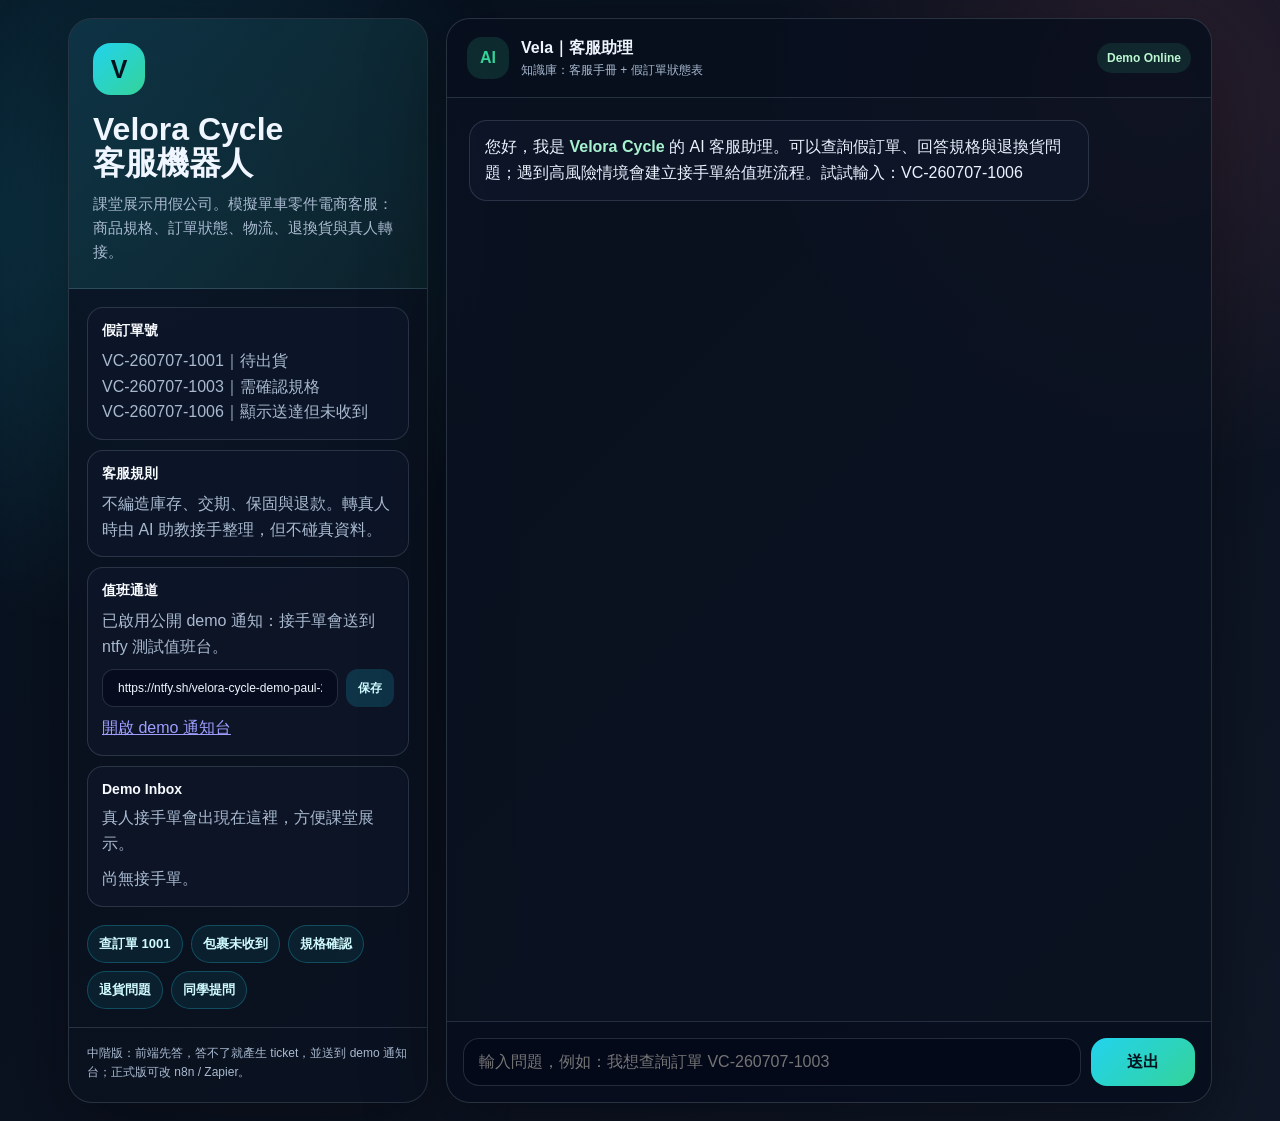
==== customer-bot.html @ 7fca6fa2 "Add handoff loader and fallback route" ====
<!doctype html>
<html lang="zh-Hant">
<head>
  <meta charset="utf-8">
  <meta name="viewport" content="width=device-width, initial-scale=1">
  <title>Velora 客服機器人</title>
  <link rel="icon" href="favicon.svg" type="image/svg+xml">
  <style>
    :root {
      color-scheme: dark;
      --bg: #06111f;
      --ink: #eff6ff;
      --muted: #a9bad0;
      --line: rgba(148, 163, 184, .22);
      --panel: rgba(10, 18, 32, .82);
      --panel-2: rgba(15, 23, 42, .72);
      --cyan: #22d3ee;
      --green: #34d399;
      --amber: #fbbf24;
      --pink: #fb7185;
    }

    * { box-sizing: border-box; }

    html, body {
      min-height: 100%;
      margin: 0;
    }

    body {
      min-height: 100vh;
      background:
        radial-gradient(circle at 10% 20%, rgba(34, 211, 238, .18), transparent 28%),
        radial-gradient(circle at 90% 8%, rgba(251, 113, 133, .13), transparent 25%),
        linear-gradient(135deg, #06111f 0%, #0b1220 52%, #101827 100%);
      color: var(--ink);
      font-family: Arial, Helvetica, sans-serif;
    }

    .shell {
      width: min(1180px, 100%);
      min-height: 100vh;
      display: grid;
      grid-template-columns: 360px minmax(0, 1fr);
      gap: 18px;
      margin: 0 auto;
      padding: 18px;
    }

    aside, .chat {
      border: 1px solid var(--line);
      border-radius: 24px;
      background: var(--panel);
      box-shadow: 0 24px 80px rgba(0, 0, 0, .35);
      overflow: hidden;
    }

    aside {
      display: flex;
      flex-direction: column;
      min-height: calc(100vh - 36px);
    }

    .brand {
      padding: 24px;
      background: linear-gradient(135deg, rgba(34, 211, 238, .16), rgba(52, 211, 153, .08));
      border-bottom: 1px solid var(--line);
    }

    .mark {
      width: 52px;
      height: 52px;
      display: grid;
      place-items: center;
      margin-bottom: 18px;
      border-radius: 18px;
      background: linear-gradient(135deg, var(--cyan), var(--green));
      color: #03111d;
      font-size: 25px;
      font-weight: 900;
    }

    h1 {
      margin: 0;
      font-size: 32px;
      line-height: 1.05;
      letter-spacing: 0;
    }

    .brand p, .small, .hint {
      color: var(--muted);
      line-height: 1.6;
    }

    .brand p {
      margin: 12px 0 0;
      font-size: 15px;
    }

    .cards {
      display: grid;
      gap: 10px;
      padding: 18px;
    }

    .card {
      padding: 14px;
      border: 1px solid var(--line);
      border-radius: 16px;
      background: var(--panel-2);
    }

    .card b {
      display: block;
      margin-bottom: 8px;
      color: #f8fbff;
      font-size: 14px;
    }

    .chips {
      display: flex;
      flex-wrap: wrap;
      gap: 8px;
      padding: 0 18px 18px;
    }

    button {
      border: 0;
      cursor: pointer;
      font: inherit;
    }

    .chip {
      padding: 9px 11px;
      border: 1px solid rgba(34, 211, 238, .25);
      border-radius: 999px;
      background: rgba(34, 211, 238, .08);
      color: #cffafe;
      font-size: 13px;
      font-weight: 700;
      transition: transform .16s ease, background .16s ease, border-color .16s ease;
    }

    .webhook-form {
      display: grid;
      grid-template-columns: 1fr auto;
      gap: 8px;
      margin-top: 10px;
    }

    .mini-input {
      min-height: 38px;
      border-radius: 12px;
      font-size: 12px;
    }

    .mini-button {
      padding: 0 12px;
      border-radius: 12px;
      background: rgba(34, 211, 238, .16);
      color: #cffafe;
      font-size: 12px;
      font-weight: 800;
    }

    .ticket-list {
      display: grid;
      gap: 8px;
      max-height: 170px;
      overflow-y: auto;
      margin-top: 10px;
    }

    .ticket {
      padding: 9px;
      border: 1px solid rgba(251, 191, 36, .22);
      border-radius: 12px;
      background: rgba(251, 191, 36, .08);
      color: #fde68a;
      font-size: 12px;
      line-height: 1.45;
    }

    .ticket[data-status="sent"] {
      border-color: rgba(52, 211, 153, .28);
      background: rgba(52, 211, 153, .1);
      color: #bbf7d0;
    }

    .ticket[data-status="failed"] {
      border-color: rgba(251, 113, 133, .32);
      background: rgba(251, 113, 133, .1);
      color: #fecdd3;
    }

    .chip:hover {
      transform: translateY(-2px);
      background: rgba(34, 211, 238, .16);
      border-color: rgba(34, 211, 238, .55);
    }

    .chat {
      min-height: calc(100vh - 36px);
      display: grid;
      grid-template-rows: auto 1fr auto;
    }

    .topbar {
      display: flex;
      align-items: center;
      justify-content: space-between;
      gap: 12px;
      padding: 18px 20px;
      border-bottom: 1px solid var(--line);
      background: rgba(2, 6, 23, .2);
    }

    .agent {
      display: flex;
      align-items: center;
      gap: 12px;
      min-width: 0;
    }

    .avatar {
      width: 42px;
      height: 42px;
      display: grid;
      place-items: center;
      border-radius: 15px;
      background: rgba(52, 211, 153, .14);
      color: var(--green);
      font-weight: 900;
    }

    .agent b {
      display: block;
      font-size: 16px;
    }

    .agent span {
      display: block;
      margin-top: 3px;
      color: var(--muted);
      font-size: 12px;
    }

    .badge {
      flex: 0 0 auto;
      padding: 8px 10px;
      border-radius: 999px;
      background: rgba(52, 211, 153, .12);
      color: #bbf7d0;
      font-size: 12px;
      font-weight: 800;
    }

    .messages {
      overflow-y: auto;
      padding: 22px;
      scroll-behavior: smooth;
    }

    .msg {
      display: flex;
      margin-bottom: 14px;
    }

    .msg.user { justify-content: flex-end; }

    .bubble {
      max-width: min(620px, 88%);
      padding: 13px 15px;
      border: 1px solid var(--line);
      border-radius: 18px;
      background: rgba(15, 23, 42, .78);
      color: #eaf4ff;
      line-height: 1.65;
      white-space: pre-wrap;
    }

    .user .bubble {
      border-color: rgba(34, 211, 238, .32);
      background: linear-gradient(135deg, rgba(34, 211, 238, .22), rgba(59, 130, 246, .16));
    }

    .bot .bubble strong { color: #a7f3d0; }

    .handoff-loader {
      display: inline-flex;
      align-items: center;
      gap: 10px;
      color: #a7f3d0;
      font-weight: 800;
    }

    .funnel {
      position: relative;
      width: 34px;
      height: 28px;
      flex: 0 0 auto;
    }

    .funnel::before,
    .funnel::after {
      content: "";
      position: absolute;
      left: 4px;
      right: 4px;
      border-radius: 999px;
      background: linear-gradient(90deg, var(--cyan), var(--green));
      animation: funnelPulse 900ms ease-in-out infinite;
    }

    .funnel::before {
      top: 3px;
      height: 8px;
      clip-path: polygon(0 0, 100% 0, 68% 100%, 32% 100%);
    }

    .funnel::after {
      left: 13px;
      right: 13px;
      bottom: 3px;
      height: 14px;
      animation-delay: 160ms;
    }

    @keyframes funnelPulse {
      0%, 100% { opacity: .45; transform: translateY(0) scaleX(.92); }
      50% { opacity: 1; transform: translateY(2px) scaleX(1); }
    }

    .composer {
      display: grid;
      grid-template-columns: 1fr auto;
      gap: 10px;
      padding: 16px;
      border-top: 1px solid var(--line);
      background: rgba(2, 6, 23, .28);
    }

    input {
      width: 100%;
      min-height: 48px;
      padding: 0 15px;
      border: 1px solid var(--line);
      border-radius: 16px;
      background: rgba(2, 6, 23, .52);
      color: var(--ink);
      font: inherit;
      outline: none;
    }

    input:focus {
      border-color: rgba(34, 211, 238, .75);
      box-shadow: 0 0 0 4px rgba(34, 211, 238, .1);
    }

    .send {
      min-width: 104px;
      border-radius: 16px;
      background: linear-gradient(135deg, var(--cyan), var(--green));
      color: #03111d;
      font-weight: 900;
      transition: transform .16s ease, filter .16s ease;
    }

    .send:hover {
      transform: translateY(-2px);
      filter: brightness(1.08);
    }

    .hint {
      margin-top: auto;
      padding: 16px 18px 20px;
      border-top: 1px solid var(--line);
      font-size: 12px;
    }

    @media (max-width: 860px) {
      .shell {
        grid-template-columns: 1fr;
        padding: 10px;
      }

      aside, .chat {
        min-height: auto;
        border-radius: 20px;
      }

      .chat {
        min-height: 70vh;
      }

      .brand {
        padding: 20px;
      }

      h1 {
        font-size: 28px;
      }

      .messages {
        padding: 16px;
      }
    }
  </style>
</head>
<body>
  <main class="shell">
    <aside>
      <section class="brand">
        <div class="mark">V</div>
        <h1>Velora Cycle<br>客服機器人</h1>
        <p>課堂展示用假公司。模擬單車零件電商客服：商品規格、訂單狀態、物流、退換貨與真人轉接。</p>
      </section>

      <section class="cards">
        <div class="card">
          <b>假訂單號</b>
          <div class="small">VC-260707-1001｜待出貨<br>VC-260707-1003｜需確認規格<br>VC-260707-1006｜顯示送達但未收到</div>
        </div>
        <div class="card">
          <b>客服規則</b>
          <div class="small">不編造庫存、交期、保固與退款。轉真人時由 AI 助教接手整理，但不碰真資料。</div>
        </div>
        <div class="card">
          <b>值班通道</b>
          <div class="small" id="webhookStatus">已啟用公開 demo 通知：接手單會送到 ntfy 測試值班台。</div>
          <div class="webhook-form">
            <input class="mini-input" id="webhookUrl" placeholder="可改貼 n8n / Zapier webhook URL">
            <button class="mini-button" id="saveWebhook" type="button">保存</button>
          </div>
          <div class="small" style="margin-top:8px">
            <a href="https://ntfy.sh/velora-cycle-demo-paul-20260707" target="_blank" rel="noreferrer">開啟 demo 通知台</a>
          </div>
        </div>
        <div class="card">
          <b>Demo Inbox</b>
          <div class="small">真人接手單會出現在這裡，方便課堂展示。</div>
          <div class="ticket-list" id="ticketList"></div>
        </div>
      </section>

      <section class="chips" aria-label="快速問題">
        <button class="chip" data-prompt="我想查詢訂單 VC-260707-1001">查訂單 1001</button>
        <button class="chip" data-prompt="VC-260707-1006 顯示送達但我沒收到">包裹未收到</button>
        <button class="chip" data-prompt="我不確定 Brompton 齒盤規格，要怎麼確認？">規格確認</button>
        <button class="chip" data-prompt="我買錯規格，可以退貨嗎？">退貨問題</button>
        <button class="chip" data-prompt="同學提問：這個客服機器人為什麼要上傳客服手冊？">同學提問</button>
      </section>

      <div class="hint">中階版：前端先答，答不了就產生 ticket，並送到 demo 通知台；正式版可改 n8n / Zapier。</div>
    </aside>

    <section class="chat" aria-label="客服聊天">
      <header class="topbar">
        <div class="agent">
          <div class="avatar">AI</div>
          <div>
            <b>Vela｜客服助理</b>
            <span>知識庫：客服手冊 + 假訂單狀態表</span>
          </div>
        </div>
        <div class="badge">Demo Online</div>
      </header>

      <div id="messages" class="messages"></div>

      <form id="composer" class="composer">
        <input id="input" autocomplete="off" placeholder="輸入問題，例如：我想查詢訂單 VC-260707-1003">
        <button class="send" type="submit">送出</button>
      </form>
    </section>
  </main>

  <script>
    const orders = {
      "VC-260707-1001": {
        status: "已付款，待出貨",
        logistics: "尚未交寄",
        reply: "訂單 VC-260707-1001 已付款，正在安排出貨，預計 1-2 個工作天內寄出。"
      },
      "VC-260707-1002": {
        status: "已出貨",
        logistics: "運送中",
        reply: "訂單 VC-260707-1002 已出貨，目前運送中；海外清關時間依當地海關為準。"
      },
      "VC-260707-1003": {
        status: "處理中，需人工確認",
        logistics: "暫停出貨",
        reply: "訂單 VC-260707-1003 需要確認零件規格。請提供車款年份、現有零件照片與想更換的位置，我會轉真人客服確認。"
      },
      "VC-260707-1006": {
        status: "已出貨",
        logistics: "物流顯示已送達",
        reply: "物流顯示 VC-260707-1006 已送達，但你未收到。這屬於查件情境，我會轉真人客服協助向物流確認。"
      }
    };

    let classQuestionCount = 0;
    let offDuty = false;
    let lastUserText = "";
    const defaultWebhookUrl = "https://ntfy.sh/velora-cycle-demo-paul-20260707";
    const messages = document.querySelector("#messages");
    const input = document.querySelector("#input");
    const form = document.querySelector("#composer");
    const webhookInput = document.querySelector("#webhookUrl");
    const webhookStatus = document.querySelector("#webhookStatus");
    const saveWebhook = document.querySelector("#saveWebhook");
    const ticketList = document.querySelector("#ticketList");

    function addMessage(role, text) {
      const wrap = document.createElement("div");
      wrap.className = `msg ${role}`;
      const bubble = document.createElement("div");
      bubble.className = "bubble";
      bubble.innerHTML = text;
      wrap.appendChild(bubble);
      messages.appendChild(wrap);
      messages.scrollTop = messages.scrollHeight;
      return wrap;
    }

    function answer(text) {
      if (offDuty) {
        return "客服小助理已經下班充電中。這頁還能看流程，但新的課堂提問請交給 Paul 或老師接棒。";
      }

      const normalized = text.toUpperCase();
      if (/真人|人工|客服人員|找人|叫人|轉接|接手/i.test(text)) {
        return handoff("我先幫你接到真人客服流程。請提供：訂單號、收件姓名、問題摘要，以及照片或物流截圖。");
      }
      const orderId = Object.keys(orders).find(id => normalized.includes(id));
      if (orderId) {
        const order = orders[orderId];
        if (/未收到|遺失|投訴|退款|補償|瑕疵|故障|取消|更改地址|真人|客服/i.test(text) || orderId === "VC-260707-1006" || orderId === "VC-260707-1003") {
          return handoff(`${order.reply}\n\n我先接到真人客服流程。請提供：訂單號、收件姓名、問題照片或物流截圖。我會整理重點給客服確認。`);
        }
        return `<strong>${order.status}</strong>\n${order.reply}\n\n下一步：若要更改地址、取消或申訴，請提供收件姓名與聯絡方式，我會轉真人客服。`;
      }
      if (/同學|課堂|為什麼|怎麼做|notebooklm|客服手冊|知識庫|轉真人|gpt/i.test(text)) {
        return classAnswer(text);
      }
      if (/齒盤|BCD|規格|相容|BROMPTON|車款/i.test(text)) {
        return handoff("請先確認車款年份、BCD 規格、齒數、曲柄品牌與鏈條速別。若不確定，請提供現有零件正反面照片，我會轉真人客服判斷。");
      }
      if (/退|換|退款|買錯/i.test(text)) {
        return handoff("未安裝、未使用、包裝與配件完整時，可申請退貨。若已有安裝痕跡、刮痕、缺件或客製品，需由真人客服確認。");
      }
      if (/關稅|海外|清關|稅/i.test(text)) {
        return "海外訂單可能產生關稅、進口稅或清關費，通常由買家依當地規定負擔。實際金額需以海關或物流通知為準。";
      }
      if (/沒收到|遺失|送達/i.test(text)) {
        return handoff("包裹顯示送達但未收到屬於物流查件情境。請提供訂單號與收件姓名，我會轉真人客服協助查詢。");
      }
      return "我可以協助查詢訂單、商品規格、出貨、退換貨與海外物流。請提供訂單號，或描述你想確認的零件與車款。";
    }

    function handoff(message) {
      const ticket = createTicket(message);
      sendTicket(ticket);
      const status = "已建立接手單，並送到 demo 通知台。";
      return `<strong>等待真人處理</strong>\n${message}\n\n${status}\n接手單：${ticket.id}\n\n界線提醒：這是課堂假資料 demo，我不會透露公司機密、真實訂單、成本、後台流程或私人資料，也不會承諾已退款或已補寄。`;
    }

    function classAnswer(text) {
      classQuestionCount += 1;
      if (classQuestionCount >= 5) {
        offDuty = true;
        return "第 5 題收到。客服小助理今天的課堂體驗額度用完啦，我先去喝水充電，後續請找 Paul 或老師接棒。";
      }
      if (/客服手冊|知識庫|notebooklm/i.test(text)) {
        return `第 ${classQuestionCount}/5 題：客服手冊是 AI 的依據。NotebookLM 先把公司資料整理成 PDF，GPT 再用它回答，才不會靠想像亂講。`;
      }
      if (/轉真人/i.test(text)) {
        return `第 ${classQuestionCount}/5 題：轉真人不是失敗，是風險控管。退款、物流遺失、保固、安全疑慮都需要真人確認。`;
      }
      if (/gpt|機器人/i.test(text)) {
        return `第 ${classQuestionCount}/5 題：這個 demo 模擬 GPT 客服流程；正式版可接 GPT API、n8n、CRM 或訂單系統。`;
      }
      return `第 ${classQuestionCount}/5 題：我只回答和本客服機器人 demo 有關的問題，不聊天南地北，也不幫寫程式。`;
    }

    function ask(text) {
      lastUserText = text;
      addMessage("user", text);
      if (needsHandoff(text)) {
        const pending = addMessage("bot", `<span class="handoff-loader"><span class="funnel"></span>正在建立接手單...</span>`);
        window.setTimeout(() => {
          pending.remove();
          addMessage("bot", answer(text));
        }, 850);
        return;
      }
      window.setTimeout(() => addMessage("bot", answer(text)), 260);
    }

    function needsHandoff(text) {
      const normalized = text.toUpperCase();
      const orderId = Object.keys(orders).find(id => normalized.includes(id));
      return /真人|人工|客服人員|找人|叫人|轉接|接手|未收到|遺失|投訴|退款|補償|瑕疵|故障|取消|更改地址|齒盤|BCD|規格|相容|BROMPTON|車款|退|換|買錯|送達/i.test(text)
        || orderId === "VC-260707-1006"
        || orderId === "VC-260707-1003";
    }

    function createTicket(message) {
      const id = `TICKET-${new Date().toISOString().slice(0, 10).replaceAll("-", "")}-${String(Date.now()).slice(-5)}`;
      return {
        id,
        source: "Velora Cycle demo",
        customerMessage: lastUserText,
        handoffMessage: message.replace(/<[^>]*>/g, ""),
        riskLevel: "needs-human-review",
        createdAt: new Date().toISOString(),
        privacy: "demo-only-no-real-customer-data"
      };
    }

    async function sendTicket(ticket) {
      saveTicket(ticket, "local");
      const url = localStorage.getItem("veloraWebhookUrl") || defaultWebhookUrl;
      try {
        await fetch(url, {
          method: "POST",
          headers: {
            "Content-Type": "text/plain;charset=utf-8",
            "Title": `Velora demo handoff ${ticket.id}`,
            "Tags": "telephone_receiver,robot"
          },
          body: [
            `Velora demo handoff ticket: ${ticket.id}`,
            `Customer message: ${ticket.customerMessage}`,
            `Suggested next step: ${ticket.handoffMessage}`,
            `Created: ${ticket.createdAt}`,
            `Privacy: ${ticket.privacy}`
          ].join("\n")
        });
        saveTicket(ticket, "sent");
      } catch {
        saveTicket(ticket, "failed");
      }
    }

    function saveTicket(ticket, status) {
      const tickets = JSON.parse(localStorage.getItem("veloraTickets") || "[]");
      const next = [{ ...ticket, status }, ...tickets.filter(item => item.id !== ticket.id)].slice(0, 8);
      localStorage.setItem("veloraTickets", JSON.stringify(next));
      renderTickets();
    }

    function renderTickets() {
      const tickets = JSON.parse(localStorage.getItem("veloraTickets") || "[]");
      ticketList.innerHTML = tickets.length
        ? tickets.map(ticket => `<div class="ticket" data-status="${ticket.status}"><b>${ticket.id}</b>｜${statusLabel(ticket.status)}<br>${escapeHtml(ticket.customerMessage)}</div>`).join("")
        : `<div class="small">尚無接手單。</div>`;
    }

    function statusLabel(status) {
      return {
        local: "只存在本機，未通知真人",
        sent: "已送出通知",
        failed: "通知失敗"
      }[status] || status;
    }

    function escapeHtml(text) {
      return String(text).replace(/[&<>"']/g, char => ({
        "&": "&amp;",
        "<": "&lt;",
        ">": "&gt;",
        "\"": "&quot;",
        "'": "&#039;"
      }[char]));
    }

    function loadWebhook() {
      const url = localStorage.getItem("veloraWebhookUrl") || defaultWebhookUrl;
      webhookInput.value = url;
      webhookStatus.textContent = url === defaultWebhookUrl
        ? "已啟用公開 demo 通知：接手單會送到 ntfy 測試值班台。"
        : "已設定自訂 webhook：接手單會 POST 到值班流程。";
    }

    form.addEventListener("submit", event => {
      event.preventDefault();
      const text = input.value.trim();
      if (!text) return;
      input.value = "";
      ask(text);
    });

    saveWebhook.addEventListener("click", () => {
      const url = webhookInput.value.trim();
      if (url && !/^https:\/\//i.test(url)) {
        webhookStatus.textContent = "請使用 https:// 開頭的 webhook URL。";
        return;
      }
      localStorage.setItem("veloraWebhookUrl", url);
      loadWebhook();
    });

    document.querySelectorAll("[data-prompt]").forEach(button => {
      button.addEventListener("click", () => ask(button.dataset.prompt));
    });

    loadWebhook();
    renderTickets();
    addMessage("bot", "您好，我是 <strong>Velora Cycle</strong> 的 AI 客服助理。可以查詢假訂單、回答規格與退換貨問題；遇到高風險情境會建立接手單給值班流程。試試輸入：VC-260707-1006");
  </script>
</body>
</html>
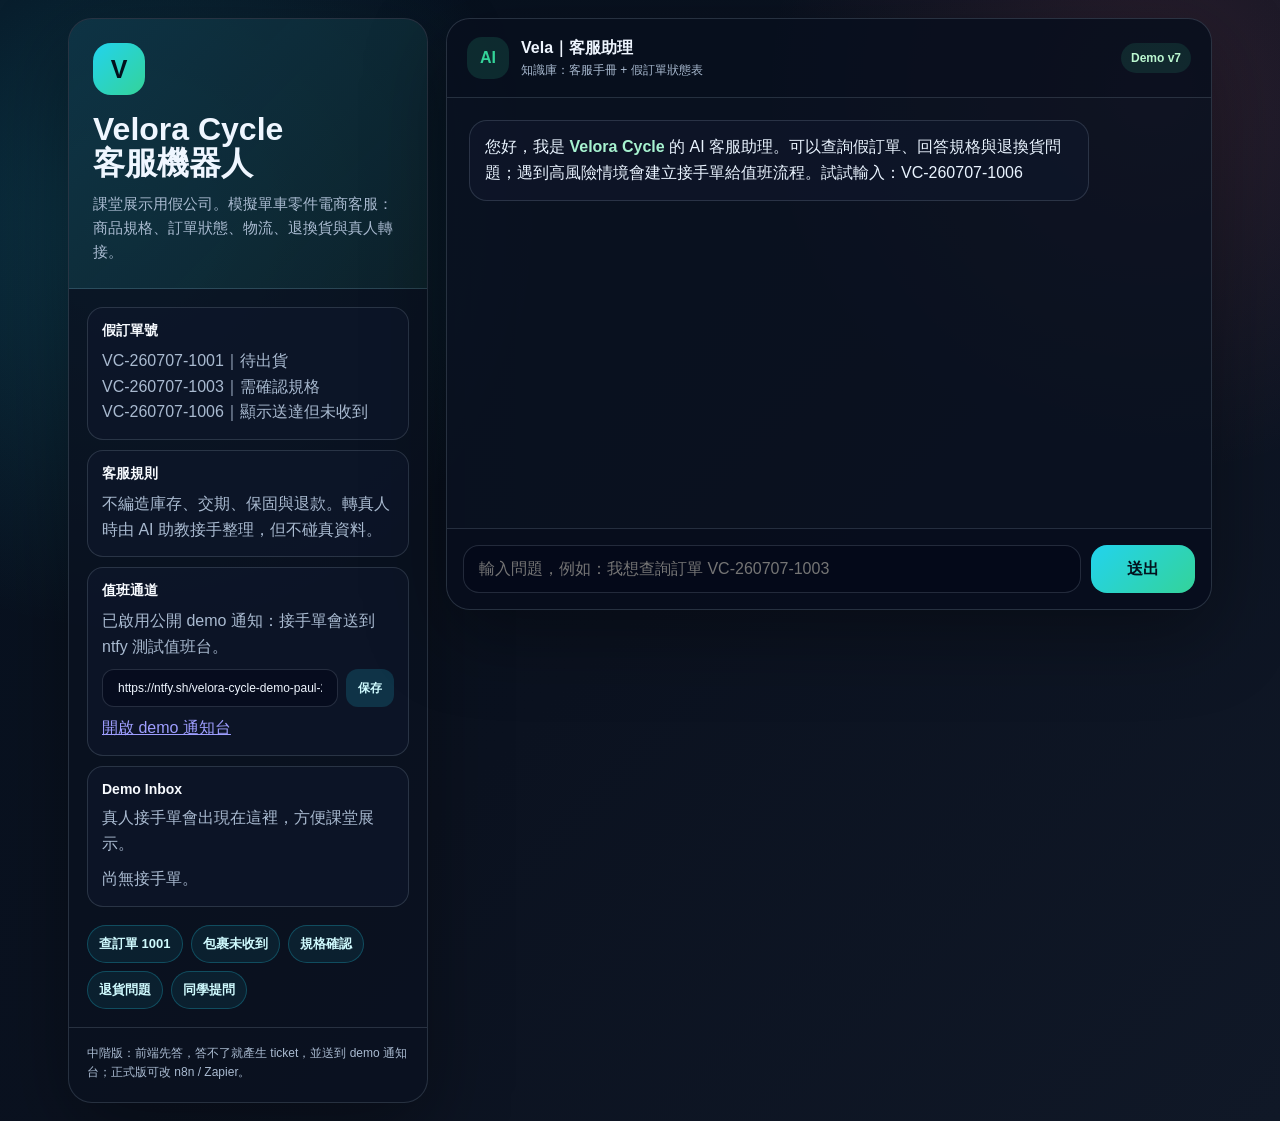
==== commit e7cb2633: "Tighten customer bot chat layout" ====
--- a/customer-bot.html
+++ b/customer-bot.html
@@ -200,9 +200,10 @@
     }
 
     .chat {
-      min-height: calc(100vh - 36px);
+      align-self: start;
+      min-height: auto;
       display: grid;
-      grid-template-rows: auto 1fr auto;
+      grid-template-rows: auto minmax(300px, 430px) auto;
     }
 
     .topbar {
@@ -257,6 +258,8 @@
 
     .messages {
       overflow-y: auto;
+      min-height: 300px;
+      max-height: 430px;
       padding: 22px;
       scroll-behavior: smooth;
     }
@@ -390,7 +393,7 @@
       }
 
       .chat {
-        min-height: 70vh;
+        grid-template-rows: auto minmax(260px, 52vh) auto;
       }
 
       .brand {
@@ -402,6 +405,8 @@
       }
 
       .messages {
+        min-height: 260px;
+        max-height: 52vh;
         padding: 16px;
       }
     }
@@ -463,7 +468,7 @@
             <span>知識庫：客服手冊 + 假訂單狀態表</span>
           </div>
         </div>
-        <div class="badge">Demo Online</div>
+        <div class="badge">Demo v7</div>
       </header>
 
       <div id="messages" class="messages"></div>
@@ -502,6 +507,9 @@
     let classQuestionCount = 0;
     let offDuty = false;
     let lastUserText = "";
+    let lastTicket = null;
+    let turnCount = 0;
+    let assistedMode = false;
     const defaultWebhookUrl = "https://ntfy.sh/velora-cycle-demo-paul-20260707";
     const messages = document.querySelector("#messages");
     const input = document.querySelector("#input");
@@ -529,8 +537,22 @@
       }
 
       const normalized = text.toUpperCase();
-      if (/真人|人工|客服人員|找人|叫人|轉接|接手/i.test(text)) {
+      if (turnCount >= 2 && isHumanFrustration(text)) {
+        return handoff("我看得出來你不是要再聽模板。我先幫你開接手單，保留前面的對話脈絡；你不用重講一次。若方便，再補訂單號、照片或物流截圖。");
+      }
+      if (assistedMode && !isClassQuestion(text)) {
+        return assistedAnswer(text);
+      }
+      if (isHumanRequest(text)) {
         return handoff("我先幫你接到真人客服流程。請提供：訂單號、收件姓名、問題摘要，以及照片或物流截圖。");
+      }
+      if (isConfusedFollowUp(text)) {
+        return lastTicket
+          ? `我知道你在問進度。剛剛已建立接手單：${lastTicket.id}。\n狀態會在左側 Demo Inbox 顯示；如果是「已送出通知」，代表已送到 demo 通知台，等待真人處理。\n\n你現在不用重複描述問題，補上訂單號或照片即可。`
+          : "我可能沒有說清楚。請直接描述問題，或輸入「找真人」，我會建立接手單。";
+      }
+      if (isComplaint(text)) {
+        return handoff("很抱歉讓你有這樣的體驗，我先幫你建立客訴接手單。請先保留商品、包裝與照片，不需要重複說明；真人客服會依你剛才的留言優先確認。若方便，請再補上訂單號或購買姓名。");
       }
       const orderId = Object.keys(orders).find(id => normalized.includes(id));
       if (orderId) {
@@ -555,14 +577,52 @@
       if (/沒收到|遺失|送達/i.test(text)) {
         return handoff("包裹顯示送達但未收到屬於物流查件情境。請提供訂單號與收件姓名，我會轉真人客服協助查詢。");
       }
-      return "我可以協助查詢訂單、商品規格、出貨、退換貨與海外物流。請提供訂單號，或描述你想確認的零件與車款。";
+      return templateAnswer(text);
+    }
+
+    function templateAnswer(text) {
+      return turnCount <= 2
+        ? "我可以協助查詢訂單、商品規格、出貨、退換貨與海外物流。請提供訂單號，或描述你想確認的零件與車款。"
+        : "我還在，不是重開一個機器人。若你要我接手處理，直接說「找老板 / 找真人 / 這不對」，我會把前面脈絡一起建單。";
     }
 
     function handoff(message) {
       const ticket = createTicket(message);
+      lastTicket = ticket;
+      assistedMode = true;
       sendTicket(ticket);
       const status = "已建立接手單，並送到 demo 通知台。";
-      return `<strong>等待真人處理</strong>\n${message}\n\n${status}\n接手單：${ticket.id}\n\n界線提醒：這是課堂假資料 demo，我不會透露公司機密、真實訂單、成本、後台流程或私人資料，也不會承諾已退款或已補寄。`;
+      return `<strong>我在，幫你接住這件事</strong>\n剛才先照客服流程收資料；不是換人，也不是重開對話。\n\n${message}\n\n${status}\n接手單：${ticket.id}\n\n界線提醒：這是課堂假資料 demo，我不會透露公司機密、真實訂單、成本、後台流程或私人資料，也不會承諾已退款或已補寄。`;
+    }
+
+    function assistedAnswer(text) {
+      if (lastTicket && isConfusedFollowUp(text)) {
+        return `我懂，剛剛那段如果看起來像機器話術，先幫它翻成人話：\n\n我一直在，前面只是先照客服流程收資料。\n我已經幫你開單：${lastTicket.id}\n狀態看左側 Demo Inbox；顯示「已送出通知」就是已經丟到 demo 值班台。\n\n你現在不用再重打一遍，補訂單號、照片或物流截圖就好。`;
+      }
+      if (lastTicket && /等多久|多久|進度|處理/i.test(text)) {
+        return `這張 ${lastTicket.id} 已經在等待真人處理。Demo 版不保證 SLA；正式版會接 n8n/Zapier 設定提醒與逾時升級。先別急著破門，我幫你把門鈴按下去了。`;
+      }
+      if (/有人|回話|回覆|回應|收到|值班|在線|來了嗎|看到嗎|接了嗎/i.test(text)) {
+        return lastTicket
+          ? `有沒有「真人已回覆」，要看值班通知台；我這邊能確定的是：${lastTicket.id} 已送出通知。\n\n我不是要騙你說老闆本人已經坐下來打字。現在狀態是：我在前台接著你，通知台已響，等值班端回。`
+          : "目前還沒有接手單。你如果要找人，我會先建單並送到值班通知台。";
+      }
+      if (/你是誰|誰|真人還是|是人|是ai|ai嗎|機器人|人嗎/i.test(text)) {
+        return lastTicket
+          ? `我是 Vela，前面先照客服 SOP 裝乖的那位。現在我不裝了：我不是假裝真人，也不是公司老闆本人；我已經把你的狀況丟到值班通知台，接手單是 ${lastTicket.id}。\n\n你要找真的人，我能做的正確動作就是：保留脈絡、建單、通知、不要亂承諾。`
+          : "我是 Vela，先照客服 SOP 幫你收資料。若你要找真人，我會建立接手單並通知值班台，但不會假裝自己是老闆。";
+      }
+      if (/真的|到底|還|不是|又|模板|話術/i.test(text)) {
+        return lastTicket
+          ? `你說得對，剛剛如果聽起來像話術，那就太糟。我重新講一次：${lastTicket.id} 已送到 demo 通知台；這頁不會變出一個真人站在旁邊，但已經把門鈴按出去。\n\n下一步不是叫你重填，是等值班端看 ticket；你補資料只是讓他少問一輪。`
+          : "我懂，你不是想聽話術。你如果要升級處理，我會建接手單並通知值班台。";
+      }
+      if (lastTicket && /訂單|照片|截圖|姓名/i.test(text)) {
+        return `收到，我會把這些補充併到 ${lastTicket.id} 的接手脈絡裡。Demo 版不保存真個資；正式版才會寫進客服系統。`;
+      }
+      return lastTicket
+        ? `我在前台接著你，不再丟一般 FAQ 模板。\n\n目前能確認的是：${lastTicket.id} 已建立，通知已送出。真正的人是否已回覆，要看值班台；我不會假裝有人已經回你。`
+        : "我在。你可以直接說問題，若涉及客訴、物流、退款或規格不確定，我會切到接手模式。";
     }
 
     function classAnswer(text) {
@@ -584,6 +644,7 @@
     }
 
     function ask(text) {
+      turnCount += 1;
       lastUserText = text;
       addMessage("user", text);
       if (needsHandoff(text)) {
@@ -600,9 +661,31 @@
     function needsHandoff(text) {
       const normalized = text.toUpperCase();
       const orderId = Object.keys(orders).find(id => normalized.includes(id));
-      return /真人|人工|客服人員|找人|叫人|轉接|接手|未收到|遺失|投訴|退款|補償|瑕疵|故障|取消|更改地址|齒盤|BCD|規格|相容|BROMPTON|車款|退|換|買錯|送達/i.test(text)
+      return isHumanRequest(text)
+        || /未收到|遺失|投訴|退款|補償|瑕疵|故障|取消|更改地址|齒盤|BCD|規格|相容|BROMPTON|車款|退|換|買錯|送達/i.test(text)
+        || isComplaint(text)
         || orderId === "VC-260707-1006"
         || orderId === "VC-260707-1003";
+    }
+
+    function isHumanRequest(text) {
+      return /真人|人工|客服人員|找人|叫人|轉接|接手|老闆|老板|主管|經理|負責人|上級|manager|boss|supervisor|human|agent/i.test(text);
+    }
+
+    function isHumanFrustration(text) {
+      return isHumanRequest(text) || isComplaint(text) || isConfusedFollowUp(text) || /不對|不是|別鬧|算了|夠了|你不懂|聽不懂|又來|一直|鬼打牆|模板|機器人/i.test(text);
+    }
+
+    function isComplaint(text) {
+      return /爛|壞|氣死|火大|爆炸|垃圾|騙|客訴|投訴|糟糕|失望|不爽|太扯|破門|fuck|shit|angry|terrible|awful/i.test(text);
+    }
+
+    function isConfusedFollowUp(text) {
+      return /^\s*[?？!！.。…\s]{2,}\s*$/.test(text) || /什麼意思|看不懂|所以呢|然後呢|蛤|啥|what|why/i.test(text);
+    }
+
+    function isClassQuestion(text) {
+      return /同學|課堂|notebooklm|客服手冊|知識庫|gpt|demo|怎麼做|為什麼/i.test(text);
     }
 
     function createTicket(message) {
